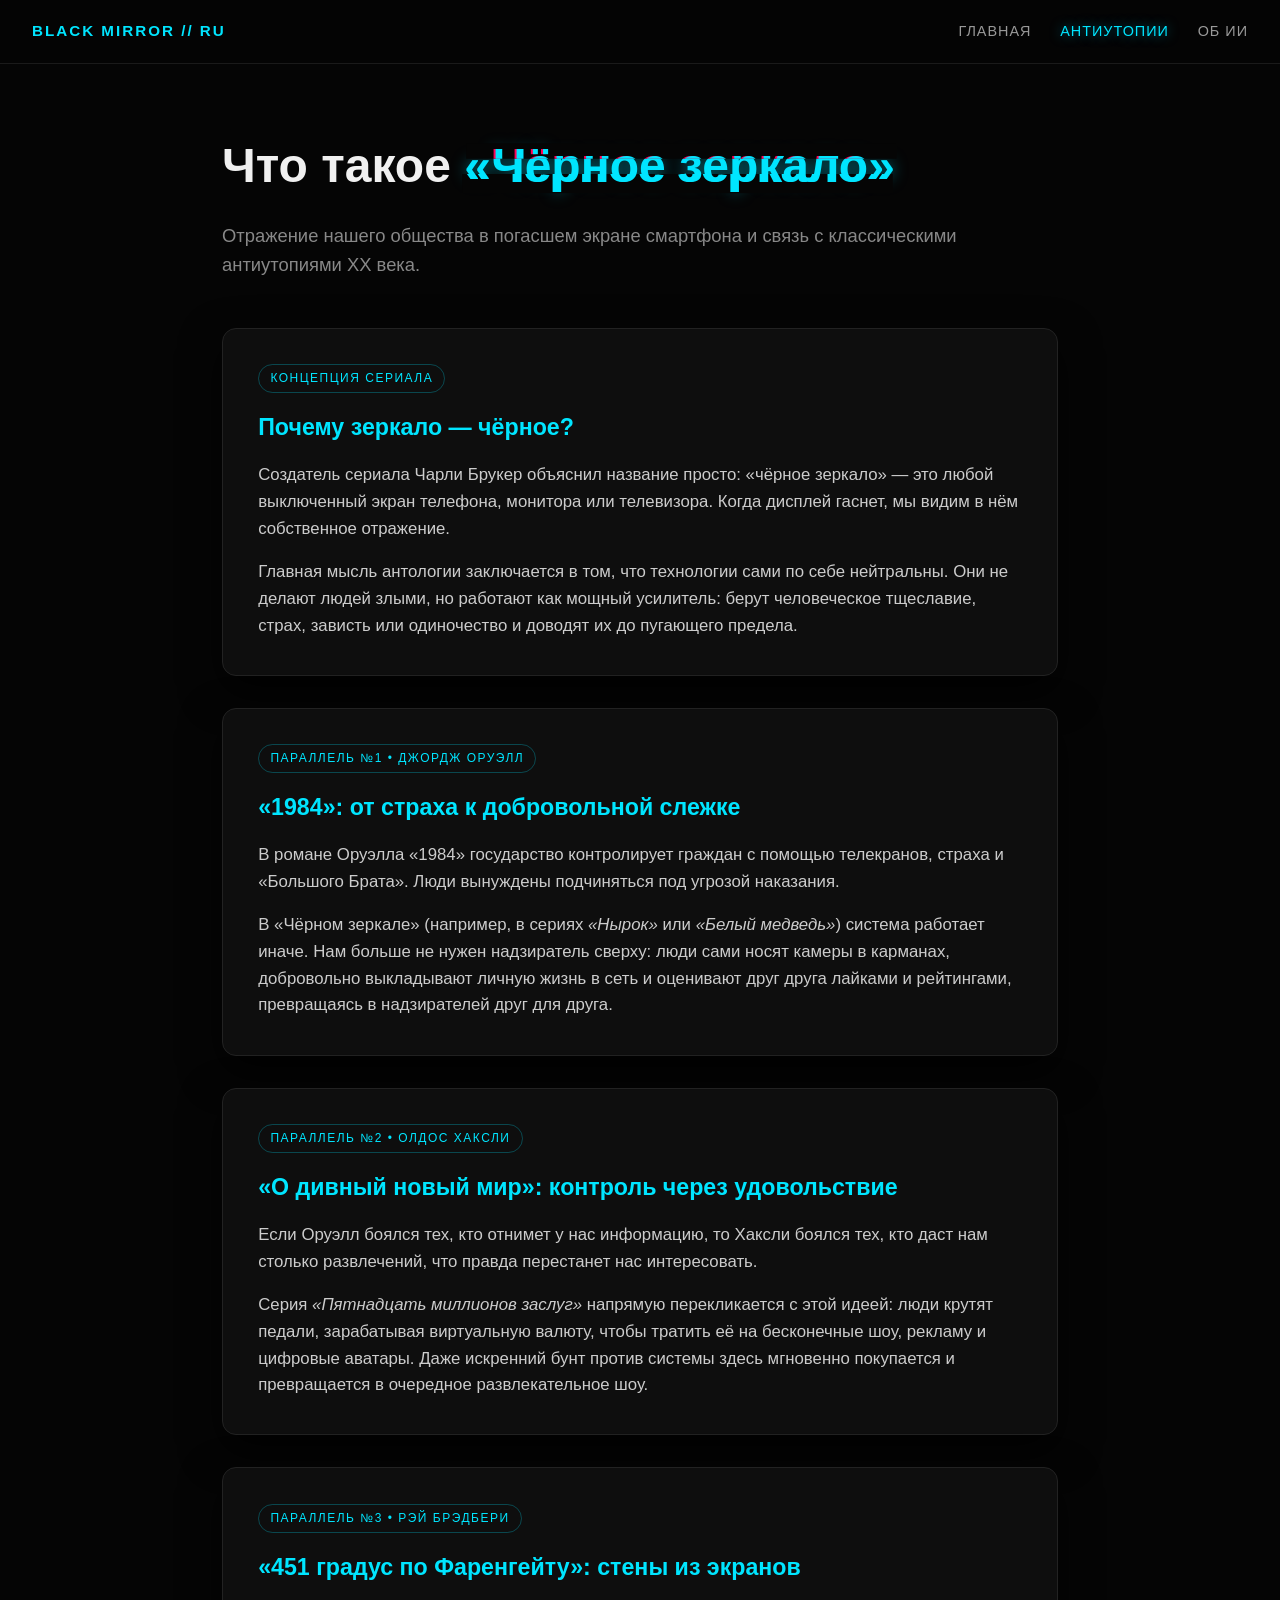
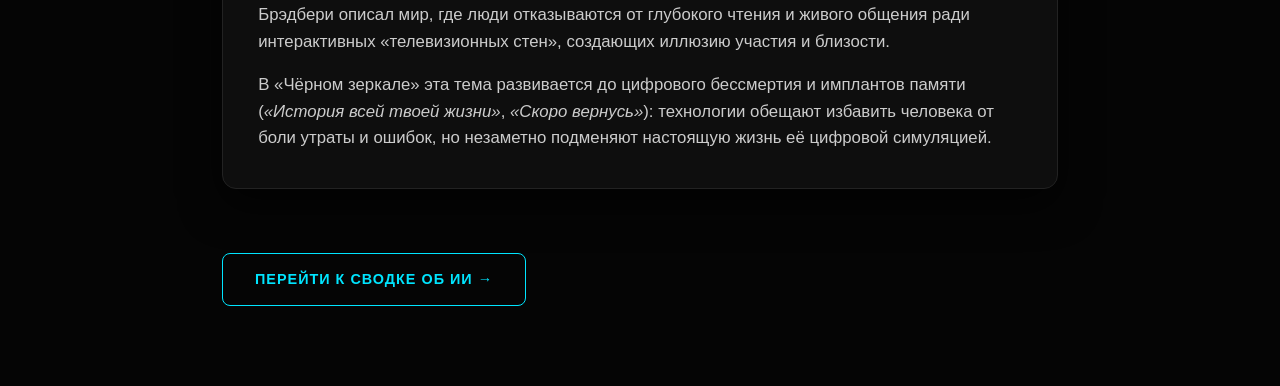
==== about.html @ 766bfd7c "Add files via upload" ====
<!DOCTYPE html>
<html lang="ru">
<head>
    <meta charset="UTF-8">
    <meta name="viewport" content="width=device-width, initial-scale=1.0">
    <title>Антиутопии и «Чёрное зеркало»</title>
    <link rel="stylesheet" href="style.css">
</head>
<body>

    <nav>
        <a href="index.html" class="logo">Black Mirror // RU</a>
        <div class="nav-links">
            <a href="index.html">Главная</a>
            <a href="about.html" class="active">Антиутопии</a>
            <a href="ai.html">Об ИИ</a>
        </div>
    </nav>

    <div class="container">
        <h1 class="page-title">Что такое <span class="glitch" data-text="«Чёрное зеркало»">«Чёрное зеркало»</span></h1>
        <p class="page-subtitle">Отражение нашего общества в погасшем экране смартфона и связь с классическими антиутопиями XX века.</p>

        <div class="card">
            <span class="tag">Концепция сериала</span>
            <h2>Почему зеркало — чёрное?</h2>
            <p>Создатель сериала Чарли Брукер объяснил название просто: «чёрное зеркало» — это любой выключенный экран телефона, монитора или телевизора. Когда дисплей гаснет, мы видим в нём собственное отражение.</p>
            <p>Главная мысль антологии заключается в том, что технологии сами по себе нейтральны. Они не делают людей злыми, но работают как мощный усилитель: берут человеческое тщеславие, страх, зависть или одиночество и доводят их до пугающего предела.</p>
        </div>

        <div class="card">
            <span class="tag">Параллель №1 • Джордж Оруэлл</span>
            <h2>«1984»: от страха к добровольной слежке</h2>
            <p>В романе Оруэлла «1984» государство контролирует граждан с помощью телекранов, страха и «Большого Брата». Люди вынуждены подчиняться под угрозой наказания.</p>
            <p>В «Чёрном зеркале» (например, в сериях <em>«Нырок»</em> или <em>«Белый медведь»</em>) система работает иначе. Нам больше не нужен надзиратель сверху: люди сами носят камеры в карманах, добровольно выкладывают личную жизнь в сеть и оценивают друг друга лайками и рейтингами, превращаясь в надзирателей друг для друга.</p>
        </div>

        <div class="card">
            <span class="tag">Параллель №2 • Олдос Хаксли</span>
            <h2>«О дивный новый мир»: контроль через удовольствие</h2>
            <p>Если Оруэлл боялся тех, кто отнимет у нас информацию, то Хаксли боялся тех, кто даст нам столько развлечений, что правда перестанет нас интересовать.</p>
            <p>Серия <em>«Пятнадцать миллионов заслуг»</em> напрямую перекликается с этой идеей: люди крутят педали, зарабатывая виртуальную валюту, чтобы тратить её на бесконечные шоу, рекламу и цифровые аватары. Даже искренний бунт против системы здесь мгновенно покупается и превращается в очередное развлекательное шоу.</p>
        </div>

        <div class="card">
            <span class="tag">Параллель №3 • Рэй Брэдбери</span>
            <h2>«451 градус по Фаренгейту»: стены из экранов</h2>
            <p>Брэдбери описал мир, где люди отказываются от глубокого чтения и живого общения ради интерактивных «телевизионных стен», создающих иллюзию участия и близости.</p>
            <p>В «Чёрном зеркале» эта тема развивается до цифрового бессмертия и имплантов памяти (<em>«История всей твоей жизни»</em>, <em>«Скоро вернусь»</em>): технологии обещают избавить человека от боли утраты и ошибок, но незаметно подменяют настоящую жизнь её цифровой симуляцией.</p>
        </div>

        <a href="ai.html" class="btn">Перейти к сводке об ИИ →</a>
    </div>

    <script src="script.js"></script>
</body>
</html>
---- style.css ----
* {
    margin: 0;
    padding: 0;
    box-sizing: border-box;
}

body {
    background-color: #050505;
    color: #f0f0f0;
    font-family: -apple-system, BlinkMacSystemFont, "Segoe UI", Roboto, Helvetica, Arial, sans-serif;
    overflow-x: hidden;
    line-height: 1.6;
}

/* Навигация */
nav {
    position: fixed;
    top: 0;
    left: 0;
    width: 100%;
    padding: 1.2rem 2rem;
    display: flex;
    justify-content: space-between;
    align-items: center;
    background: rgba(5, 5, 5, 0.85);
    backdrop-filter: blur(10px);
    border-bottom: 1px solid #1a1a1a;
    z-index: 100;
}

.logo {
    font-weight: 800;
    letter-spacing: 2px;
    color: #00e5ff;
    text-decoration: none;
    text-transform: uppercase;
    font-size: 0.95rem;
}

.nav-links {
    display: flex;
    gap: 1.8rem;
}

.nav-links a {
    color: #999;
    text-decoration: none;
    font-size: 0.9rem;
    letter-spacing: 1px;
    transition: color 0.3s ease;
    text-transform: uppercase;
}

.nav-links a:hover,
.nav-links a.active {
    color: #00e5ff;
    text-shadow: 0 0 12px rgba(0, 229, 255, 0.5);
}

/* Полноэкранные секции для главной */
.section {
    min-height: 100vh;
    display: flex;
    flex-direction: column;
    align-items: center;
    justify-content: center;
    padding: 5rem 2rem 2rem;
    text-align: center;
    position: relative;
}

.hint {
    position: absolute;
    bottom: 30px;
    font-size: 0.85rem;
    color: #666;
    letter-spacing: 2px;
    text-transform: uppercase;
    animation: pulse 2s infinite;
}

@keyframes pulse {
    0%, 100% { opacity: 0.3; }
    50% { opacity: 1; }
}

.reveal {
    opacity: 0;
    transform: translateY(35px);
    transition: opacity 0.9s ease-out, transform 0.9s ease-out;
    font-size: clamp(1.8rem, 4vw, 3.2rem);
    font-weight: 700;
    letter-spacing: 1px;
    max-width: 900px;
    line-height: 1.3;
}

.reveal.visible {
    opacity: 1;
    transform: translateY(0);
}

.highlight {
    color: #00e5ff;
    text-shadow: 0 0 20px rgba(0, 229, 255, 0.4);
}

/* Глитч-эффект */
.glitch {
    position: relative;
    display: inline-block;
    color: #00e5ff;
    text-shadow: 0 0 15px rgba(0, 229, 255, 0.5);
}

.glitch::before,
.glitch::after {
    content: attr(data-text);
    position: absolute;
    top: 0;
    left: 0;
    width: 100%;
    height: 100%;
    background: #050505;
}

.glitch::before {
    left: 2px;
    text-shadow: -2px 0 #ff0055;
    clip-path: inset(20% 0 60% 0);
    animation: glitch-anim-1 2.5s infinite linear alternate-reverse;
}

.glitch::after {
    left: -2px;
    text-shadow: 2px 0 #00e5ff;
    clip-path: inset(60% 0 15% 0);
    animation: glitch-anim-2 3s infinite linear alternate-reverse;
}

@keyframes glitch-anim-1 {
    0% { clip-path: inset(15% 0 70% 0); transform: translate(-2px, 1px); }
    20% { clip-path: inset(65% 0 10% 0); transform: translate(2px, -1px); }
    40% { clip-path: inset(30% 0 45% 0); transform: translate(-1px, 2px); }
    60% { clip-path: inset(80% 0 5% 0); transform: translate(1px, -2px); }
    80% { clip-path: inset(10% 0 75% 0); transform: translate(-2px, 0); }
    100% { clip-path: inset(45% 0 30% 0); transform: translate(2px, 1px); }
}

@keyframes glitch-anim-2 {
    0% { clip-path: inset(70% 0 10% 0); transform: translate(2px, -1px); }
    25% { clip-path: inset(20% 0 60% 0); transform: translate(-2px, 1px); }
    50% { clip-path: inset(50% 0 25% 0); transform: translate(1px, 2px); }
    75% { clip-path: inset(5% 0 80% 0); transform: translate(-1px, -2px); }
    100% { clip-path: inset(35% 0 40% 0); transform: translate(2px, 0); }
}

/* Курсор печатной машинки */
.typewriter-cursor::after {
    content: '▌';
    color: #00e5ff;
    animation: blink 0.8s infinite;
    margin-left: 4px;
}

@keyframes blink {
    0%, 100% { opacity: 1; }
    50% { opacity: 0; }
}

/* Контейнер для текстовых страниц */
.container {
    max-width: 900px;
    margin: 0 auto;
    padding: 8rem 2rem 5rem;
}

.page-title {
    font-size: clamp(2rem, 4vw, 3rem);
    margin-bottom: 1rem;
    font-weight: 800;
}

.page-subtitle {
    color: #888;
    font-size: 1.15rem;
    margin-bottom: 3rem;
}

/* Карточки контента */
.card {
    background: #0e0e0e;
    border: 1px solid #222;
    border-radius: 14px;
    padding: 2.2rem;
    margin-bottom: 2rem;
    box-shadow: 0 15px 40px rgba(0, 0, 0, 0.7);
    transition: border-color 0.3s ease, transform 0.3s ease;
}

.card:hover {
    border-color: #00e5ff55;
    transform: translateY(-3px);
}

.card h2 {
    color: #00e5ff;
    font-size: 1.45rem;
    margin-bottom: 1rem;
}

.card h3 {
    color: #fff;
    font-size: 1.2rem;
    margin-bottom: 0.5rem;
}

.card p {
    color: #ccc;
    font-size: 1.05rem;
    margin-bottom: 1rem;
}

.card p:last-child {
    margin-bottom: 0;
}

.tag {
    display: inline-block;
    font-size: 0.75rem;
    text-transform: uppercase;
    letter-spacing: 1.5px;
    color: #00e5ff;
    border: 1px solid #00e5ff44;
    padding: 0.25rem 0.7rem;
    border-radius: 20px;
    margin-bottom: 1rem;
}

/* Кнопка */
.btn {
    display: inline-block;
    margin-top: 2rem;
    padding: 0.9rem 2rem;
    border: 1px solid #00e5ff;
    color: #00e5ff;
    text-decoration: none;
    border-radius: 8px;
    font-weight: 600;
    letter-spacing: 1px;
    text-transform: uppercase;
    font-size: 0.9rem;
    transition: all 0.3s ease;
}

.btn:hover {
    background: #00e5ff;
    color: #050505;
    box-shadow: 0 0 25px rgba(0, 229, 255, 0.5);
}

@media (max-width: 600px) {
    nav {
        flex-direction: column;
        gap: 0.8rem;
        padding: 1rem;
    }
    .nav-links {
        gap: 1rem;
        font-size: 0.8rem;
    }
}
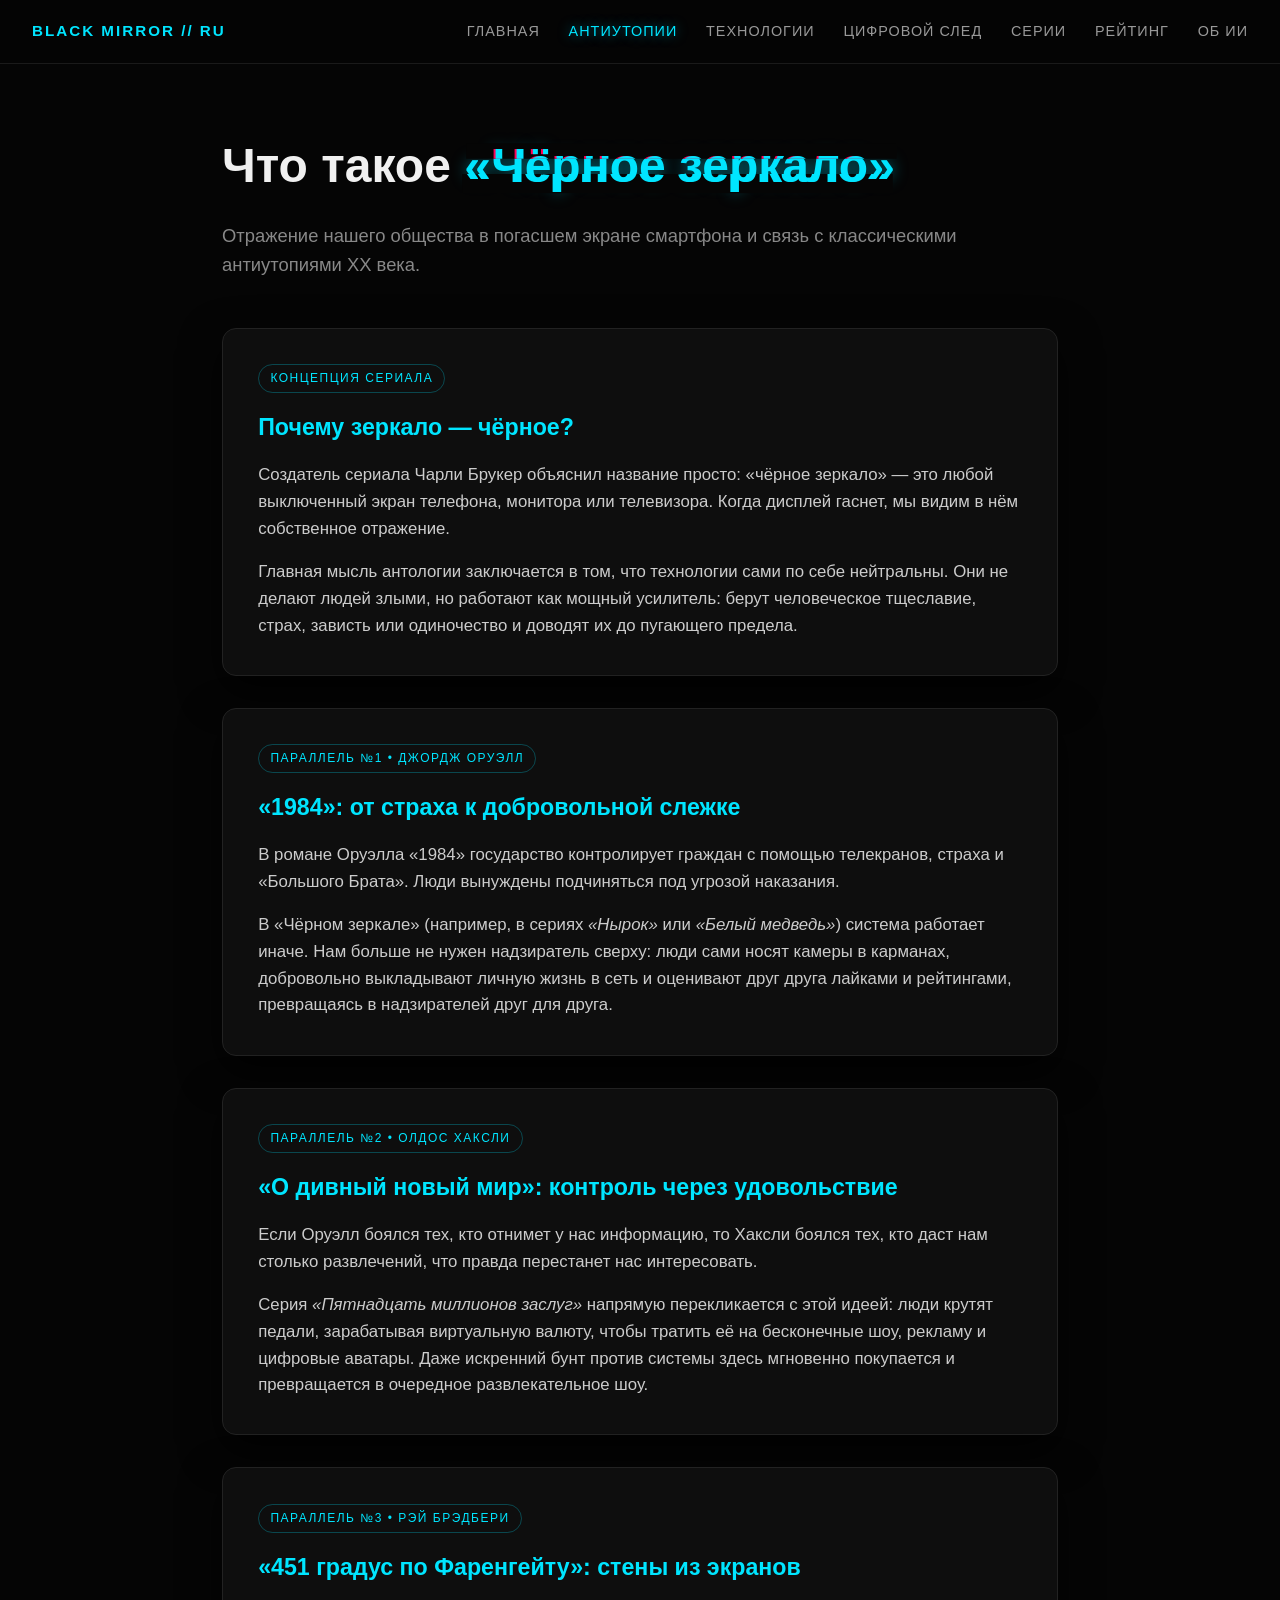
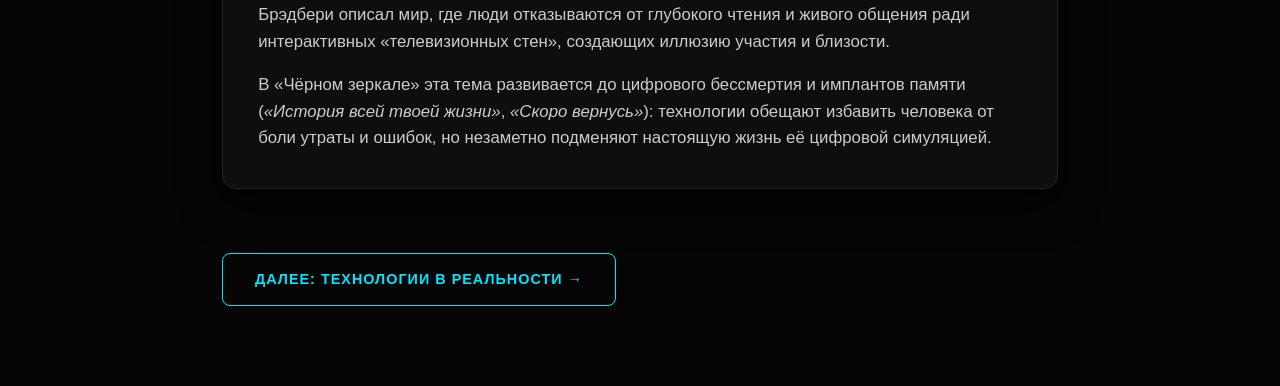
==== commit 6480077f: "Update about.html" ====
--- a/about.html
+++ b/about.html
@@ -8,14 +8,7 @@
 </head>
 <body>
 
-    <nav>
-        <a href="index.html" class="logo">Black Mirror // RU</a>
-        <div class="nav-links">
-            <a href="index.html">Главная</a>
-            <a href="about.html" class="active">Антиутопии</a>
-            <a href="ai.html">Об ИИ</a>
-        </div>
-    </nav>
+    <header id="navbar"></header>
 
     <div class="container">
         <h1 class="page-title">Что такое <span class="glitch" data-text="«Чёрное зеркало»">«Чёрное зеркало»</span></h1>
@@ -49,7 +42,7 @@
             <p>В «Чёрном зеркале» эта тема развивается до цифрового бессмертия и имплантов памяти (<em>«История всей твоей жизни»</em>, <em>«Скоро вернусь»</em>): технологии обещают избавить человека от боли утраты и ошибок, но незаметно подменяют настоящую жизнь её цифровой симуляцией.</p>
         </div>
 
-        <a href="ai.html" class="btn">Перейти к сводке об ИИ →</a>
+        <a href="tech.html" class="btn">Далее: Технологии в реальности →</a>
     </div>
 
     <script src="script.js"></script>
